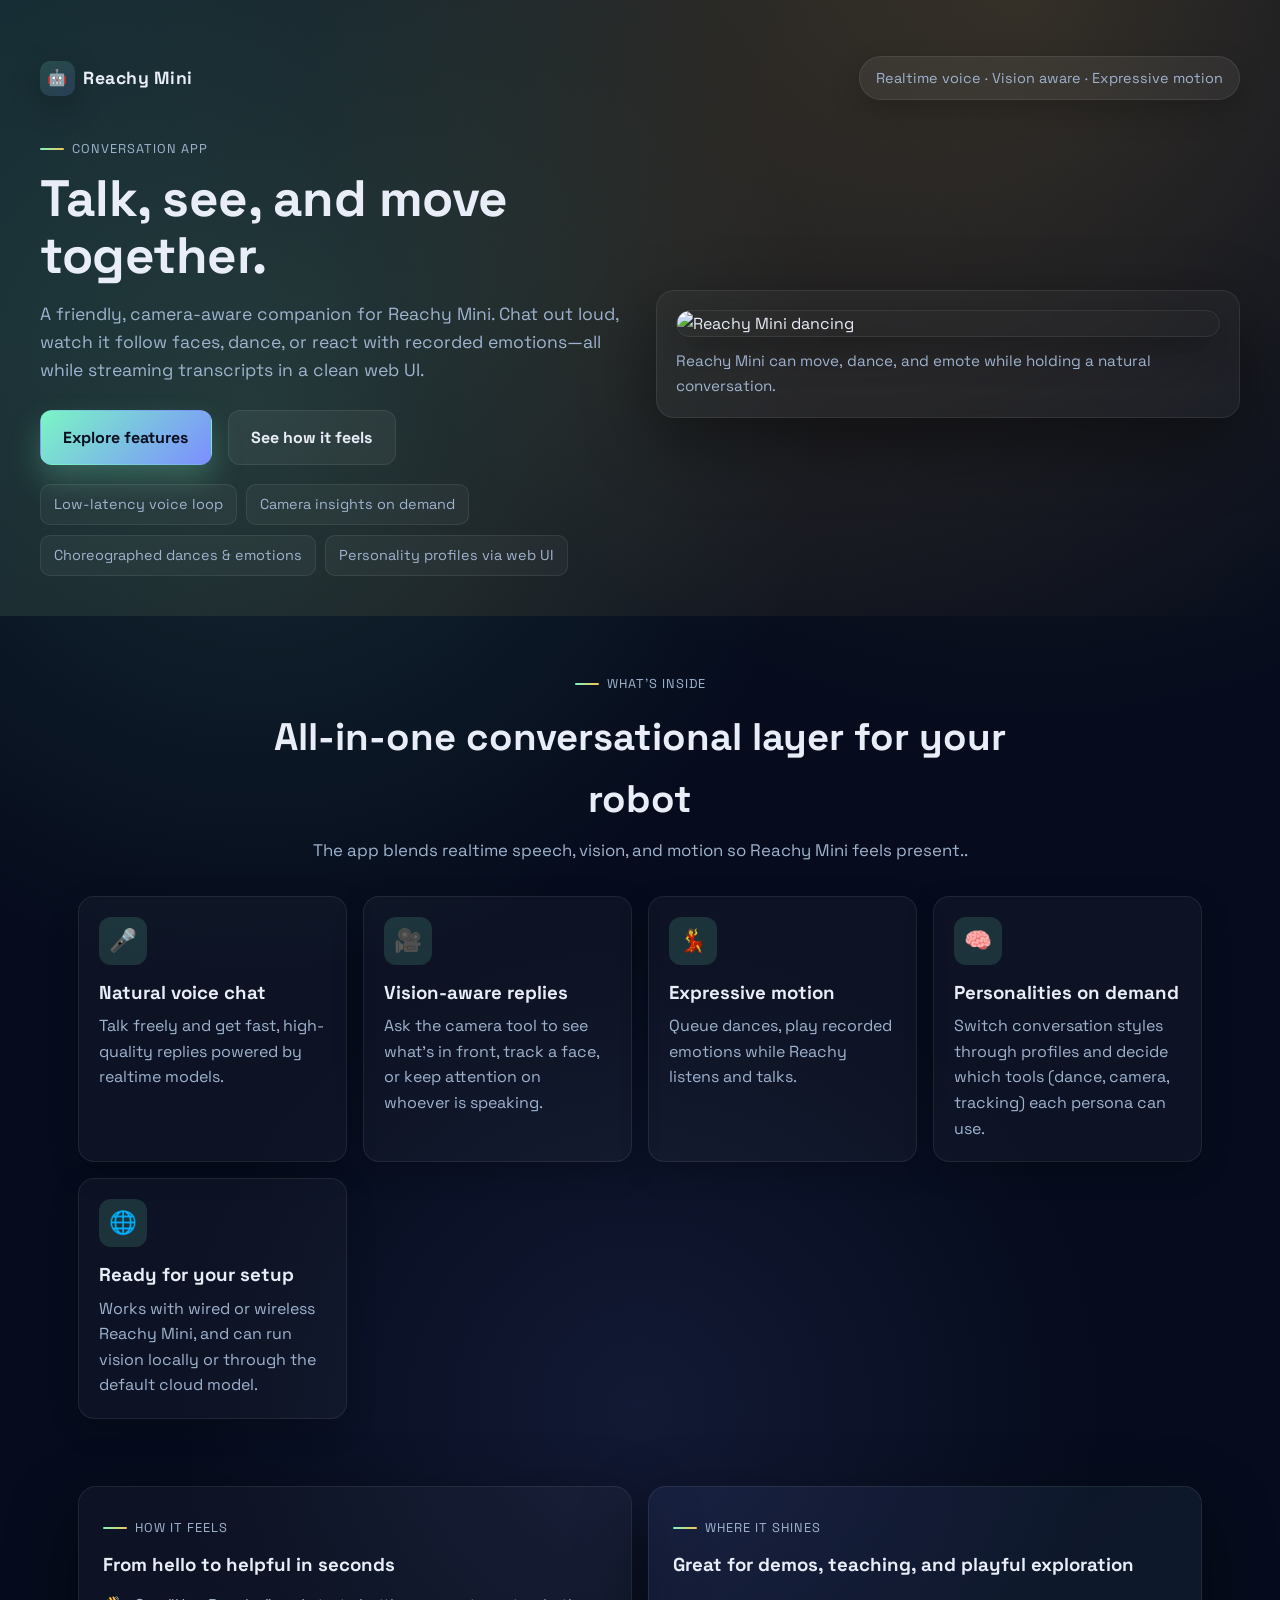
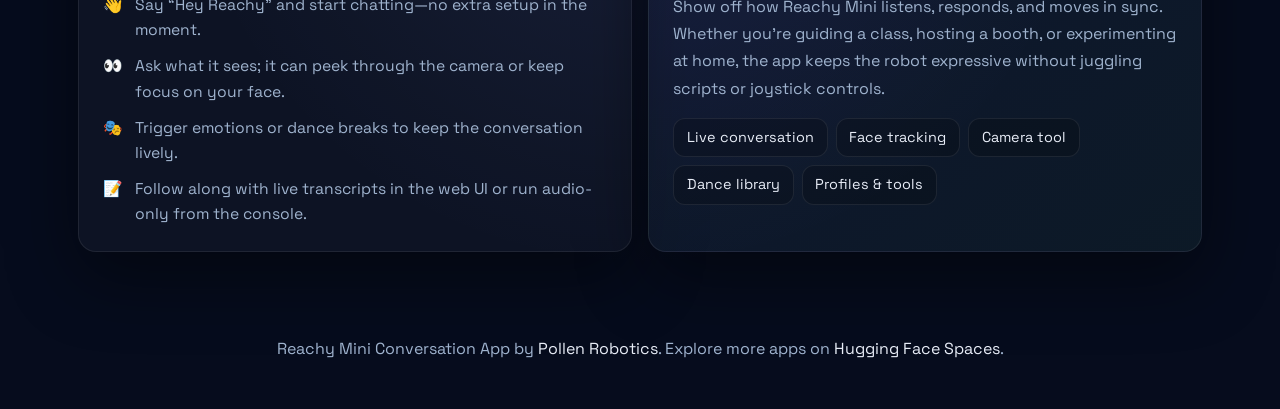
==== index.html @ 17955e42 "Squashed 'study_assistant/' content from commit 9f53a08 git-subtree-dir: study_assistant git-subtree" ====
<!doctype html>
<html>

<head>
	<meta charset="utf-8" />
	<meta name="viewport" content="width=device-width, initial-scale=1" />
	<title>Reachy Mini Conversation App</title>
	<link rel="preconnect" href="https://fonts.googleapis.com">
	<link rel="preconnect" href="https://fonts.gstatic.com" crossorigin>
	<link href="https://fonts.googleapis.com/css2?family=Space+Grotesk:wght@400;500;600;700&family=Manrope:wght@400;500;600&display=swap" rel="stylesheet">
	<link rel="stylesheet" href="style.css" />
</head>

<body>
	<header class="hero">
		<div class="topline">
			<div class="brand">
				<span class="logo">🤖</span>
				<span class="brand-name">Reachy Mini</span>
			</div>
			<div class="pill">Realtime voice · Vision aware · Expressive motion</div>
		</div>
		<div class="hero-grid">
			<div class="hero-copy">
				<p class="eyebrow">Conversation App</p>
				<h1>Talk, see, and move together.</h1>
				<p class="lede">
					A friendly, camera-aware companion for Reachy Mini. Chat out loud, watch it follow faces, dance, or react with recorded emotions—all while streaming transcripts in a clean web UI.
				</p>
				<div class="hero-actions">
					<a class="btn primary" href="#highlights">Explore features</a>
					<a class="btn ghost" href="#story">See how it feels</a>
				</div>
				<div class="hero-badges">
					<span>Low-latency voice loop</span>
					<span>Camera insights on demand</span>
					<span>Choreographed dances & emotions</span>
					<span>Personality profiles via web UI</span>
				</div>
			</div>
			<div class="hero-visual">
				<div class="glass-card">
					<img src="docs/assets/reachy_mini_dance.gif" alt="Reachy Mini dancing" class="hero-gif">
					<p class="caption">Reachy Mini can move, dance, and emote while holding a natural conversation.</p>
				</div>
			</div>
		</div>
	</header>

	<section id="highlights" class="section features">
		<div class="section-header">
			<p class="eyebrow">What’s inside</p>
			<h2>All-in-one conversational layer for your robot</h2>
			<p class="intro">
				The app blends realtime speech, vision, and motion so Reachy Mini feels present..
			</p>
		</div>
		<div class="feature-grid">
			<div class="feature-card">
				<span class="icon">🎤</span>
				<h3>Natural voice chat</h3>
				<p>Talk freely and get fast, high-quality replies powered by realtime models.</p>
			</div>
			<div class="feature-card">
				<span class="icon">🎥</span>
				<h3>Vision-aware replies</h3>
				<p>Ask the camera tool to see what’s in front, track a face, or keep attention on whoever is speaking.</p>
			</div>
			<div class="feature-card">
				<span class="icon">💃</span>
				<h3>Expressive motion</h3>
				<p>Queue dances, play recorded emotions while Reachy listens and talks.</p>
			</div>
			<div class="feature-card">
				<span class="icon">🧠</span>
				<h3>Personalities on demand</h3>
				<p>Switch conversation styles through profiles and decide which tools (dance, camera, tracking) each persona can use.</p>
			</div>
			<div class="feature-card">
				<span class="icon">🌐</span>
				<h3>Ready for your setup</h3>
				<p>Works with wired or wireless Reachy Mini, and can run vision locally or through the default cloud model.</p>
			</div>
		</div>
	</section>

	<section id="story" class="section story">
		<div class="story-grid">
			<div class="story-card">
				<p class="eyebrow">How it feels</p>
				<h3>From hello to helpful in seconds</h3>
				<ul class="story-list">
					<li><span>👋</span> Say “Hey Reachy” and start chatting—no extra setup in the moment.</li>
					<li><span>👀</span> Ask what it sees; it can peek through the camera or keep focus on your face.</li>
					<li><span>🎭</span> Trigger emotions or dance breaks to keep the conversation lively.</li>
					<li><span>📝</span> Follow along with live transcripts in the web UI or run audio-only from the console.</li>
				</ul>
			</div>
			<div class="story-card secondary">
				<p class="eyebrow">Where it shines</p>
				<h3>Great for demos, teaching, and playful exploration</h3>
				<p class="story-text">
					Show off how Reachy Mini listens, responds, and moves in sync. Whether you’re guiding a class, hosting a booth, or experimenting at home, the app keeps the robot expressive without juggling scripts or joystick controls.
				</p>
				<div class="chips">
					<span class="chip">Live conversation</span>
					<span class="chip">Face tracking</span>
					<span class="chip">Camera tool</span>
					<span class="chip">Dance library</span>
					<span class="chip">Profiles & tools</span>
				</div>
			</div>
		</div>
	</section>

	<footer class="footer">
		<p>
			Reachy Mini Conversation App by <a href="https://github.com/pollen-robotics" target="_blank" rel="noopener">Pollen Robotics</a>.
			Explore more apps on <a href="https://huggingface.co/spaces/pollen-robotics/Reachy_Mini_Apps" target="_blank" rel="noopener">Hugging Face Spaces</a>.
		</p>
	</footer>

</body>

</html>
---- style.css ----
:root {
	--bg: #060c1d;
	--panel: #0c172b;
	--glass: rgba(17, 27, 48, 0.7);
	--card: rgba(255, 255, 255, 0.04);
	--accent: #7af5c4;
	--accent-2: #f6c452;
	--text: #e8edf7;
	--muted: #9fb3ce;
	--border: rgba(255, 255, 255, 0.08);
	--shadow: 0 25px 70px rgba(0, 0, 0, 0.45);
	font-family: "Space Grotesk", "Manrope", system-ui, -apple-system, sans-serif;
}

* {
	margin: 0;
	padding: 0;
	box-sizing: border-box;
}

body {
	background: radial-gradient(circle at 20% 20%, rgba(122, 245, 196, 0.12), transparent 30%),
		radial-gradient(circle at 80% 0%, rgba(246, 196, 82, 0.14), transparent 32%),
		radial-gradient(circle at 50% 70%, rgba(124, 142, 255, 0.1), transparent 30%),
		var(--bg);
	color: var(--text);
	min-height: 100vh;
	line-height: 1.6;
	padding-bottom: 3rem;
}

a {
	color: inherit;
	text-decoration: none;
}

.hero {
	padding: 3.5rem clamp(1.5rem, 3vw, 3rem) 2.5rem;
	position: relative;
	overflow: hidden;
}

.hero::after {
	content: "";
	position: absolute;
	inset: 0;
	background: linear-gradient(120deg, rgba(122, 245, 196, 0.12), rgba(246, 196, 82, 0.08), transparent);
	pointer-events: none;
}

.topline {
	display: flex;
	align-items: center;
	justify-content: space-between;
	max-width: 1200px;
	margin: 0 auto 2rem;
	position: relative;
	z-index: 2;
}

.brand {
	display: flex;
	align-items: center;
	gap: 0.5rem;
	font-weight: 700;
	letter-spacing: 0.5px;
	color: var(--text);
}

.logo {
	display: inline-flex;
	align-items: center;
	justify-content: center;
	width: 2.2rem;
	height: 2.2rem;
	border-radius: 10px;
	background: linear-gradient(145deg, rgba(122, 245, 196, 0.15), rgba(124, 142, 255, 0.15));
	box-shadow: 0 10px 30px rgba(0, 0, 0, 0.25);
}

.brand-name {
	font-size: 1.1rem;
}

.pill {
	background: rgba(255, 255, 255, 0.06);
	border: 1px solid var(--border);
	padding: 0.6rem 1rem;
	border-radius: 999px;
	color: var(--muted);
	font-size: 0.9rem;
	box-shadow: 0 12px 30px rgba(0, 0, 0, 0.2);
}

.hero-grid {
	display: grid;
	grid-template-columns: repeat(auto-fit, minmax(320px, 1fr));
	gap: clamp(1.5rem, 2.5vw, 2.5rem);
	max-width: 1200px;
	margin: 0 auto;
	position: relative;
	z-index: 2;
	align-items: center;
}

.hero-copy h1 {
	font-size: clamp(2.6rem, 4vw, 3.6rem);
	margin-bottom: 1rem;
	line-height: 1.1;
	letter-spacing: -0.5px;
}

.eyebrow {
	display: inline-flex;
	align-items: center;
	gap: 0.5rem;
	text-transform: uppercase;
	letter-spacing: 1px;
	font-size: 0.8rem;
	color: var(--muted);
	margin-bottom: 0.75rem;
}

.eyebrow::before {
	content: "";
	display: inline-block;
	width: 24px;
	height: 2px;
	background: linear-gradient(90deg, var(--accent), var(--accent-2));
	border-radius: 999px;
}

.lede {
	font-size: 1.1rem;
	color: var(--muted);
	max-width: 620px;
}

.hero-actions {
	display: flex;
	gap: 1rem;
	align-items: center;
	margin: 1.6rem 0 1.2rem;
	flex-wrap: wrap;
}

.btn {
	display: inline-flex;
	align-items: center;
	justify-content: center;
	gap: 0.6rem;
	padding: 0.85rem 1.4rem;
	border-radius: 12px;
	font-weight: 700;
	border: 1px solid transparent;
	cursor: pointer;
	transition: transform 0.2s ease, box-shadow 0.2s ease, background 0.2s ease, border-color 0.2s ease;
}

.btn.primary {
	background: linear-gradient(135deg, #7af5c4, #7c8eff);
	color: #0a0f1f;
	box-shadow: 0 15px 30px rgba(122, 245, 196, 0.25);
}

.btn.primary:hover {
	transform: translateY(-2px);
	box-shadow: 0 25px 45px rgba(122, 245, 196, 0.35);
}

.btn.ghost {
	background: rgba(255, 255, 255, 0.05);
	border-color: var(--border);
	color: var(--text);
}

.btn.ghost:hover {
	border-color: rgba(255, 255, 255, 0.3);
	transform: translateY(-2px);
}

.btn.wide {
	width: 100%;
	justify-content: center;
}

.hero-badges {
	display: flex;
	flex-wrap: wrap;
	gap: 0.6rem;
	color: var(--muted);
	font-size: 0.9rem;
}

.hero-badges span {
	padding: 0.5rem 0.8rem;
	border-radius: 10px;
	border: 1px solid var(--border);
	background: rgba(255, 255, 255, 0.04);
}

.hero-visual .glass-card {
	background: rgba(255, 255, 255, 0.03);
	border: 1px solid var(--border);
	border-radius: 18px;
	padding: 1.2rem;
	box-shadow: var(--shadow);
	backdrop-filter: blur(10px);
}

.hero-gif {
	width: 100%;
	display: block;
	border-radius: 14px;
	border: 1px solid var(--border);
	box-shadow: 0 12px 35px rgba(0, 0, 0, 0.35);
}

.caption {
	margin-top: 0.75rem;
	color: var(--muted);
	font-size: 0.95rem;
}

.section {
	max-width: 1200px;
	margin: 0 auto;
	padding: clamp(2rem, 4vw, 3.5rem) clamp(1.5rem, 3vw, 3rem);
}

.section-header {
	text-align: center;
	max-width: 780px;
	margin: 0 auto 2rem;
}

.section-header h2 {
	font-size: clamp(2rem, 3vw, 2.6rem);
	margin-bottom: 0.5rem;
}

.intro {
	color: var(--muted);
	font-size: 1.05rem;
}

.feature-grid {
	display: grid;
	grid-template-columns: repeat(auto-fit, minmax(240px, 1fr));
	gap: 1rem;
}

.feature-card {
	background: rgba(255, 255, 255, 0.03);
	border: 1px solid var(--border);
	border-radius: 16px;
	padding: 1.25rem;
	box-shadow: 0 10px 30px rgba(0, 0, 0, 0.2);
	transition: transform 0.2s ease, border-color 0.2s ease, box-shadow 0.2s ease;
}

.feature-card:hover {
	transform: translateY(-4px);
	border-color: rgba(122, 245, 196, 0.3);
	box-shadow: 0 18px 40px rgba(0, 0, 0, 0.3);
}

.feature-card .icon {
	width: 48px;
	height: 48px;
	border-radius: 12px;
	display: grid;
	place-items: center;
	background: rgba(122, 245, 196, 0.14);
	margin-bottom: 0.8rem;
	font-size: 1.4rem;
}

.feature-card h3 {
	margin-bottom: 0.35rem;
}

.feature-card p {
	color: var(--muted);
}

.story {
	padding-top: 1rem;
}

.story-grid {
	display: grid;
	grid-template-columns: repeat(auto-fit, minmax(280px, 1fr));
	gap: 1rem;
}

.story-card {
	background: rgba(255, 255, 255, 0.03);
	border: 1px solid var(--border);
	border-radius: 18px;
	padding: 1.5rem;
	box-shadow: var(--shadow);
}

.story-card.secondary {
	background: linear-gradient(145deg, rgba(124, 142, 255, 0.08), rgba(122, 245, 196, 0.06));
}

.story-card h3 {
	margin-bottom: 0.8rem;
}

.story-list {
	list-style: none;
	display: grid;
	gap: 0.7rem;
	color: var(--muted);
	font-size: 0.98rem;
}

.story-list li {
	display: flex;
	gap: 0.7rem;
	align-items: flex-start;
}

.story-text {
	color: var(--muted);
	line-height: 1.7;
	margin-bottom: 1rem;
}

.chips {
	display: flex;
	flex-wrap: wrap;
	gap: 0.5rem;
}

.chip {
	padding: 0.45rem 0.8rem;
	border-radius: 12px;
	background: rgba(0, 0, 0, 0.2);
	border: 1px solid var(--border);
	color: var(--text);
	font-size: 0.9rem;
}

.footer {
	text-align: center;
	color: var(--muted);
	padding: 2rem 1.5rem 0;
}

.footer a {
	color: var(--text);
	border-bottom: 1px solid transparent;
}

.footer a:hover {
	border-color: rgba(255, 255, 255, 0.5);
}

@media (max-width: 768px) {
	.hero {
		padding-top: 2.5rem;
	}

	.topline {
		flex-direction: column;
		gap: 0.8rem;
		align-items: flex-start;
	}

	.hero-actions {
		width: 100%;
	}

	.btn {
		width: 100%;
		justify-content: center;
	}

	.hero-badges {
		gap: 0.4rem;
	}
}
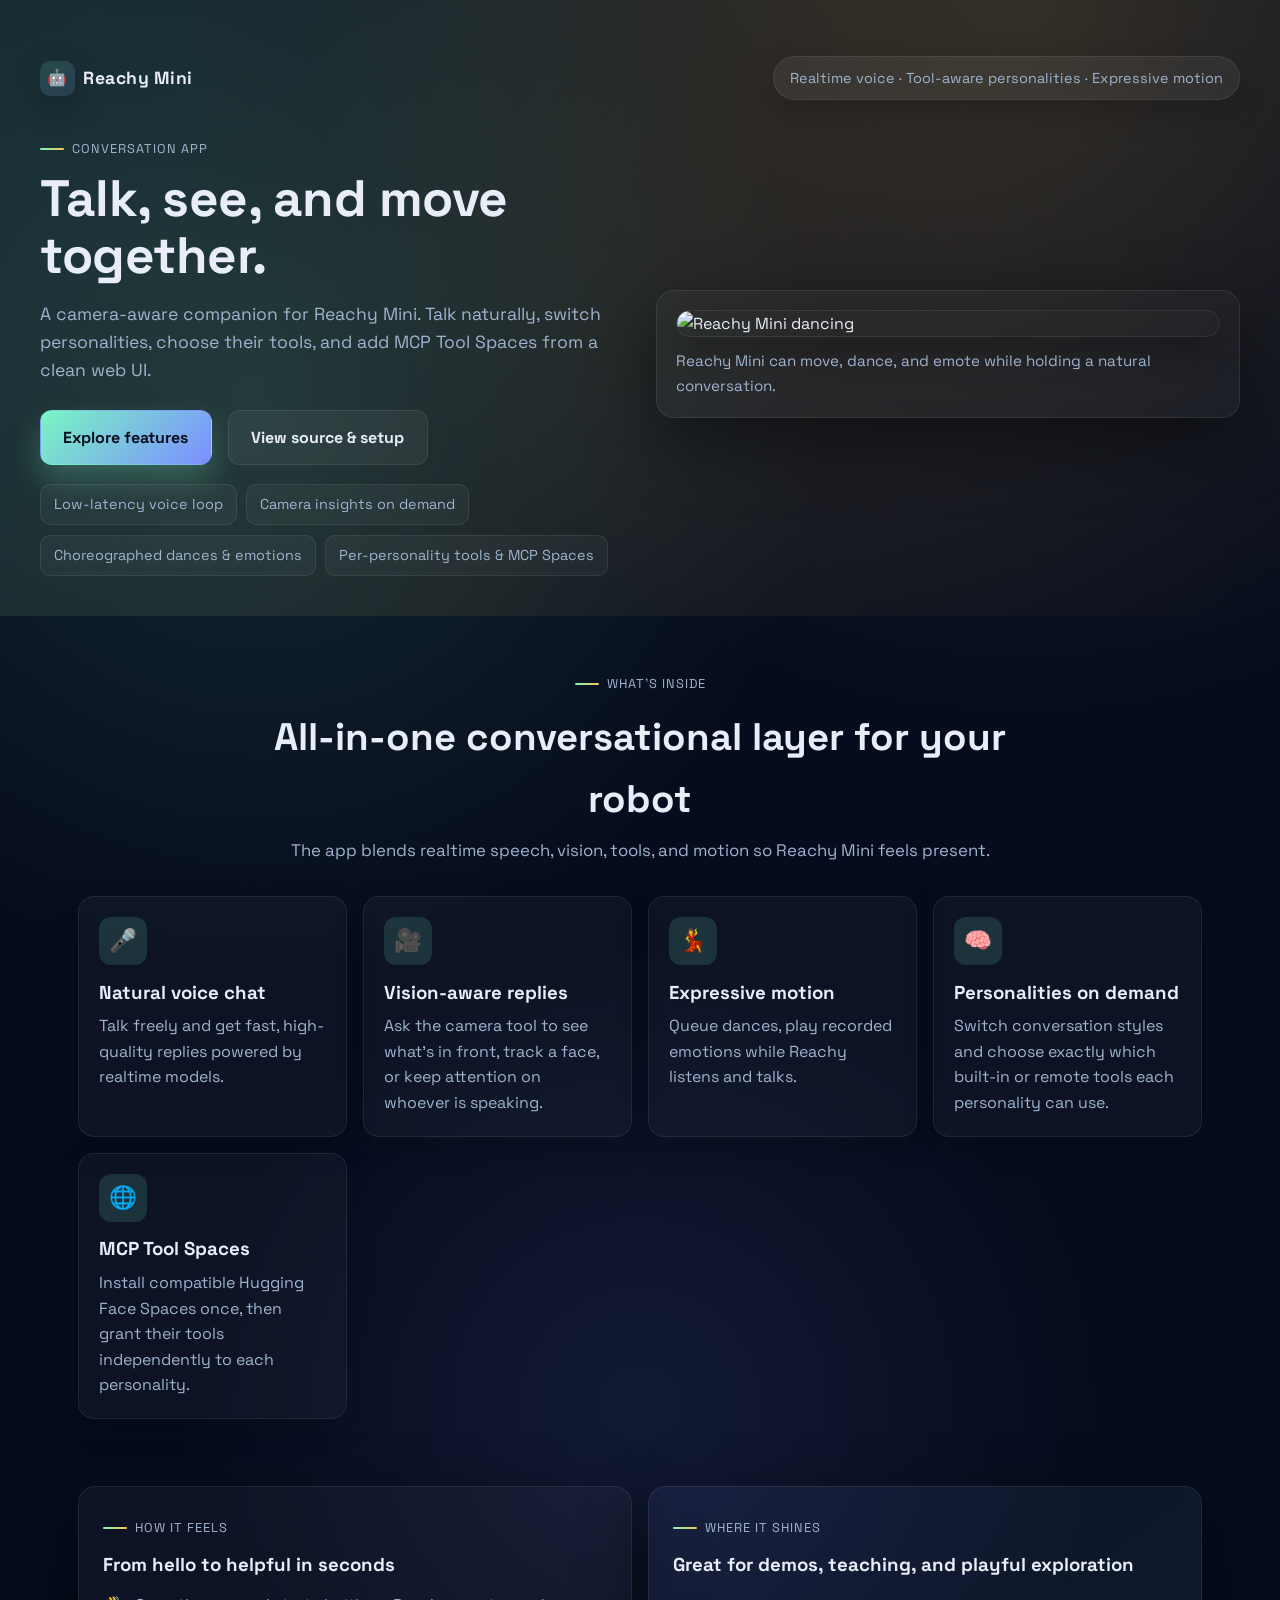
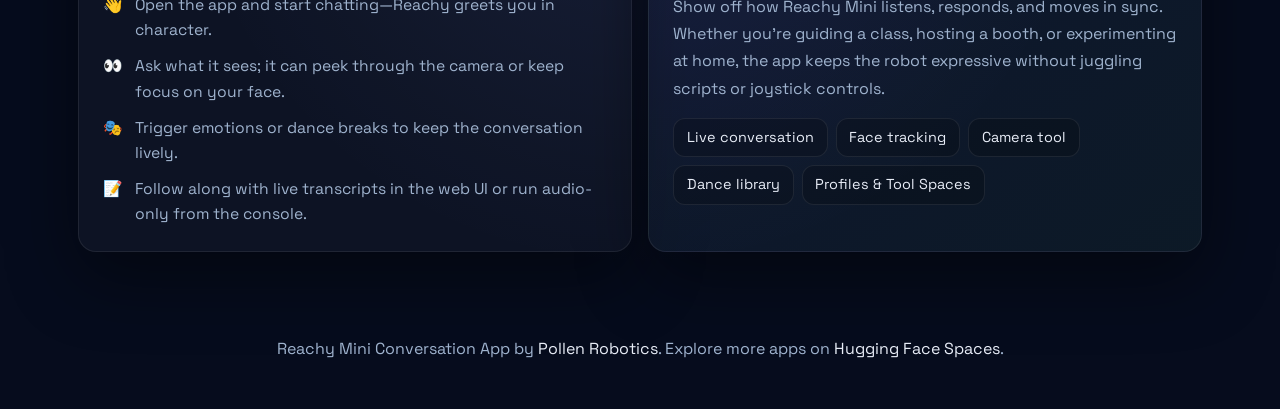
==== commit 9d99ace1: "Squashed 'study_assistant/' changes from 55469c51..6c8d1480 6c8d1480 Enable motors before waking fro" ====
--- a/index.html
+++ b/index.html
@@ -1,13 +1,14 @@
 <!doctype html>
-<html>
+<html lang="en">
 
 <head>
 	<meta charset="utf-8" />
 	<meta name="viewport" content="width=device-width, initial-scale=1" />
+	<meta name="description" content="Realtime voice, vision, motion, personalities, and MCP tools for Reachy Mini." />
 	<title>Reachy Mini Conversation App</title>
 	<link rel="preconnect" href="https://fonts.googleapis.com">
 	<link rel="preconnect" href="https://fonts.gstatic.com" crossorigin>
-	<link href="https://fonts.googleapis.com/css2?family=Space+Grotesk:wght@400;500;600;700&family=Manrope:wght@400;500;600&display=swap" rel="stylesheet">
+	<link href="https://fonts.googleapis.com/css2?family=Space+Grotesk:wght@400;500;600;700&amp;family=Manrope:wght@400;500;600&amp;display=swap" rel="stylesheet">
 	<link rel="stylesheet" href="style.css" />
 </head>
 
@@ -18,24 +19,24 @@
 				<span class="logo">🤖</span>
 				<span class="brand-name">Reachy Mini</span>
 			</div>
-			<div class="pill">Realtime voice · Vision aware · Expressive motion</div>
+			<div class="pill">Realtime voice · Tool-aware personalities · Expressive motion</div>
 		</div>
 		<div class="hero-grid">
 			<div class="hero-copy">
 				<p class="eyebrow">Conversation App</p>
 				<h1>Talk, see, and move together.</h1>
 				<p class="lede">
-					A friendly, camera-aware companion for Reachy Mini. Chat out loud, watch it follow faces, dance, or react with recorded emotions—all while streaming transcripts in a clean web UI.
+					A camera-aware companion for Reachy Mini. Talk naturally, switch personalities, choose their tools, and add MCP Tool Spaces from a clean web UI.
 				</p>
 				<div class="hero-actions">
 					<a class="btn primary" href="#highlights">Explore features</a>
-					<a class="btn ghost" href="#story">See how it feels</a>
+					<a class="btn ghost" href="https://github.com/pollen-robotics/reachy_mini_conversation_app" target="_blank" rel="noopener">View source &amp; setup</a>
 				</div>
 				<div class="hero-badges">
 					<span>Low-latency voice loop</span>
 					<span>Camera insights on demand</span>
-					<span>Choreographed dances & emotions</span>
-					<span>Personality profiles via web UI</span>
+					<span>Choreographed dances &amp; emotions</span>
+					<span>Per-personality tools &amp; MCP Spaces</span>
 				</div>
 			</div>
 			<div class="hero-visual">
@@ -52,7 +53,7 @@
 			<p class="eyebrow">What’s inside</p>
 			<h2>All-in-one conversational layer for your robot</h2>
 			<p class="intro">
-				The app blends realtime speech, vision, and motion so Reachy Mini feels present..
+				The app blends realtime speech, vision, tools, and motion so Reachy Mini feels present.
 			</p>
 		</div>
 		<div class="feature-grid">
@@ -74,12 +75,12 @@
 			<div class="feature-card">
 				<span class="icon">🧠</span>
 				<h3>Personalities on demand</h3>
-				<p>Switch conversation styles through profiles and decide which tools (dance, camera, tracking) each persona can use.</p>
+				<p>Switch conversation styles and choose exactly which built-in or remote tools each personality can use.</p>
 			</div>
 			<div class="feature-card">
 				<span class="icon">🌐</span>
-				<h3>Ready for your setup</h3>
-				<p>Works with wired or wireless Reachy Mini, and can run vision locally or through the default cloud model.</p>
+				<h3>MCP Tool Spaces</h3>
+				<p>Install compatible Hugging Face Spaces once, then grant their tools independently to each personality.</p>
 			</div>
 		</div>
 	</section>
@@ -90,7 +91,7 @@
 				<p class="eyebrow">How it feels</p>
 				<h3>From hello to helpful in seconds</h3>
 				<ul class="story-list">
-					<li><span>👋</span> Say “Hey Reachy” and start chatting—no extra setup in the moment.</li>
+					<li><span>👋</span> Open the app and start chatting—Reachy greets you in character.</li>
 					<li><span>👀</span> Ask what it sees; it can peek through the camera or keep focus on your face.</li>
 					<li><span>🎭</span> Trigger emotions or dance breaks to keep the conversation lively.</li>
 					<li><span>📝</span> Follow along with live transcripts in the web UI or run audio-only from the console.</li>
@@ -107,7 +108,7 @@
 					<span class="chip">Face tracking</span>
 					<span class="chip">Camera tool</span>
 					<span class="chip">Dance library</span>
-					<span class="chip">Profiles & tools</span>
+					<span class="chip">Profiles &amp; Tool Spaces</span>
 				</div>
 			</div>
 		</div>
--- a/style.css
+++ b/style.css
@@ -1,3 +1,4 @@
+/* Hugging Face Space landing page; application UI styles live under src/. */
 :root {
 	--bg: #060c1d;
 	--panel: #0c172b;
@@ -179,9 +180,10 @@
 	transform: translateY(-2px);
 }
 
-.btn.wide {
-	width: 100%;
-	justify-content: center;
+.btn:focus-visible,
+.footer a:focus-visible {
+	outline: 3px solid var(--accent);
+	outline-offset: 3px;
 }
 
 .hero-badges {
@@ -384,3 +386,10 @@
 		gap: 0.4rem;
 	}
 }
+
+@media (prefers-reduced-motion: reduce) {
+	.btn,
+	.feature-card {
+		transition: none;
+	}
+}
